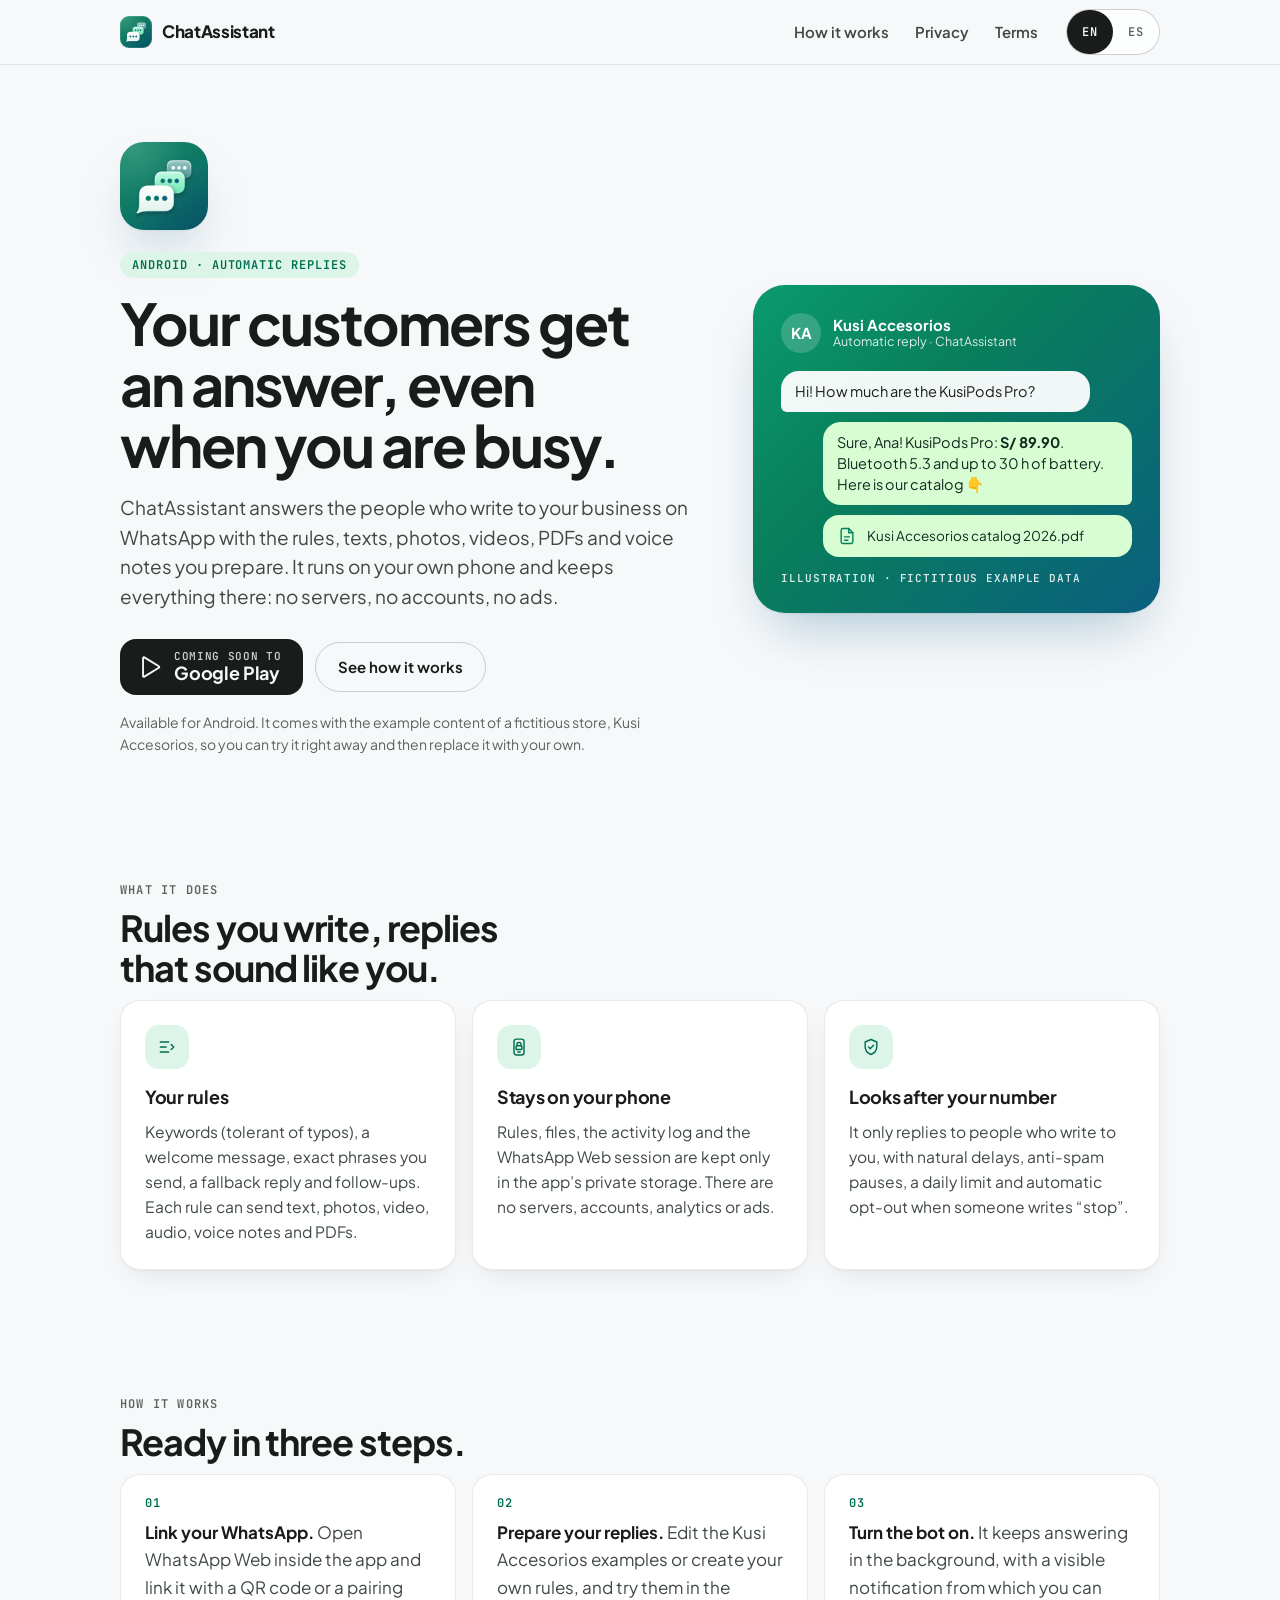
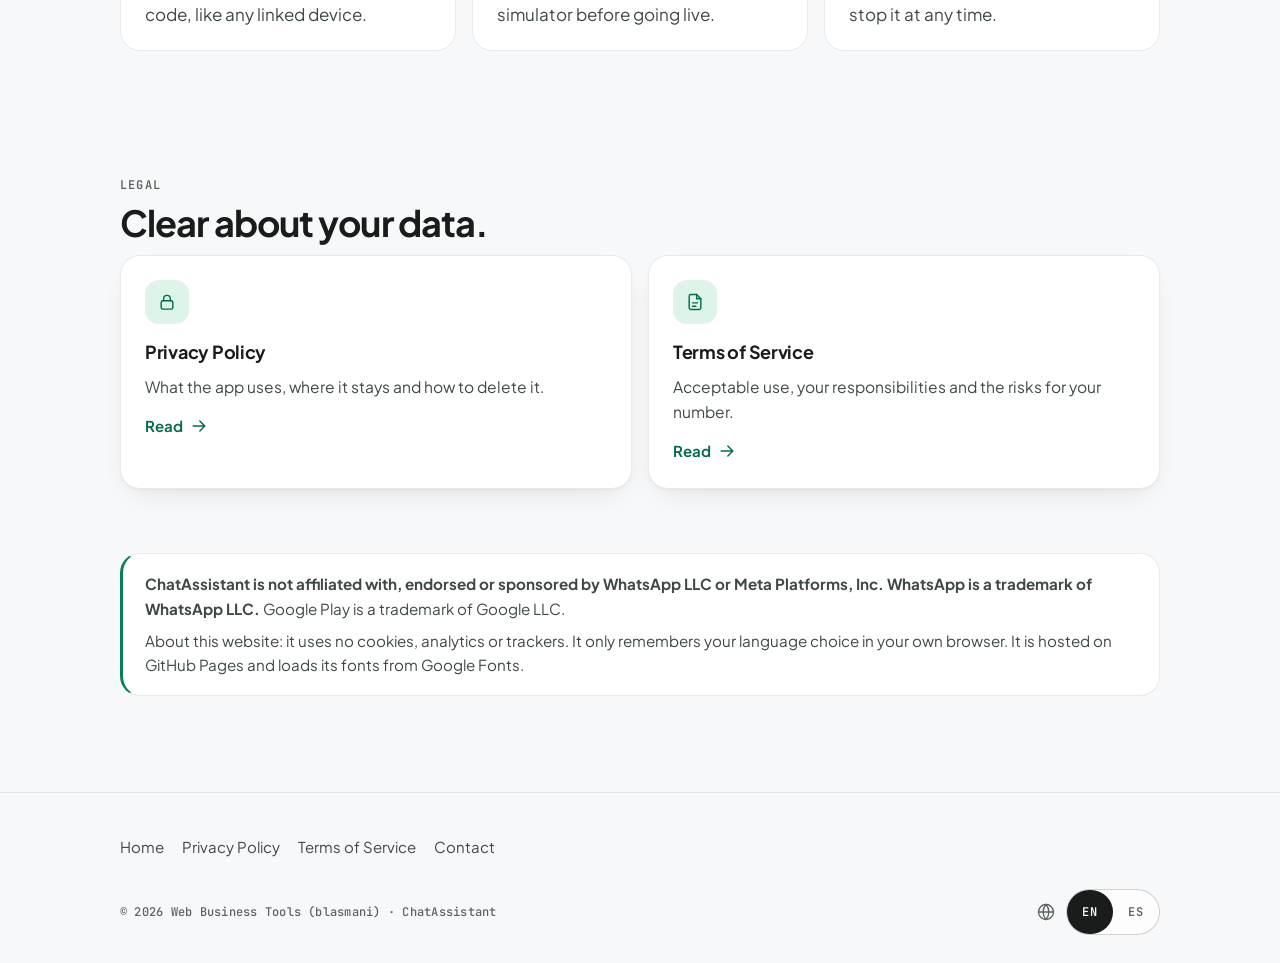
==== index.html @ b431d76b "ChatAssistant: landing, privacy policy and terms (EN default, ES toggle) Co-Authored-By: Claude Opus" ====
<!DOCTYPE html>
<html lang="en">
<head>
<meta charset="utf-8">
<meta name="viewport" content="width=device-width, initial-scale=1, viewport-fit=cover">
<title data-en="ChatAssistant — Automatic replies for your business" data-es="ChatAssistant — Respuestas automáticas para tu negocio">ChatAssistant — Automatic replies for your business</title>
<!-- The <meta> tags stay in English (lang.js only swaps innerHTML); English is the site's default language. -->
<meta name="description" content="ChatAssistant is an Android app that automatically answers the customers who write to your business on WhatsApp, with rules, texts, photos, videos, PDFs and voice notes you prepare. Everything stays on your phone: no servers, no accounts, no ads.">
<meta name="author" content="Web Business Tools">
<meta name="color-scheme" content="light dark">
<meta name="theme-color" content="#087F5B">
<meta property="og:type" content="website">
<meta property="og:site_name" content="ChatAssistant">
<meta property="og:title" content="ChatAssistant — Automatic replies for your business">
<meta property="og:description" content="ChatAssistant is an Android app that automatically answers the customers who write to your business on WhatsApp, with rules, texts, photos, videos, PDFs and voice notes you prepare. Everything stays on your phone: no servers, no accounts, no ads.">
<link rel="icon" type="image/png" href="assets/icon.png">
<link rel="apple-touch-icon" href="assets/icon.png">
<link rel="preconnect" href="https://fonts.googleapis.com">
<link rel="preconnect" href="https://fonts.gstatic.com" crossorigin>
<link rel="stylesheet" href="https://fonts.googleapis.com/css2?family=Plus+Jakarta+Sans:wght@400..800&amp;family=JetBrains+Mono:wght@500;600&amp;display=swap">
<link rel="stylesheet" href="assets/styles.css">
</head>
<body>
<a class="skip" href="#main" data-en="Skip to content" data-es="Saltar al contenido">Skip to content</a>
<header class="site-header">
  <div class="wrap site-header__row">
    <a class="brand" href="./" data-internal="./"><span class="mark" aria-hidden="true"></span><span>ChatAssistant</span></a>
    <nav class="site-nav" aria-label="Main" data-label-en="Main" data-label-es="Principal">
      <a href="#how" data-internal="#how" data-en="How it works" data-es="Cómo funciona">How it works</a>
      <a href="privacy.html" data-internal="privacy.html" data-en="Privacy" data-es="Privacidad">Privacy</a>
      <a href="terms.html" data-internal="terms.html" data-en="Terms" data-es="Términos">Terms</a>
    </nav>
    <span class="lang" role="group" aria-label="Language / Idioma"><button type="button" data-lang="en" lang="en" aria-pressed="true">EN</button><button type="button" data-lang="es" lang="es" aria-pressed="false">ES</button></span>
  </div>
</header>
<main id="main">
<section class="hero">
  <div class="wrap hero__grid">
    <div>
      <span class="mark mark--xl" aria-hidden="true"></span>
      <p class="eyebrow"><span data-en="Android · Automatic replies" data-es="Android · Respuestas automáticas">Android · Automatic replies</span></p>
      <h1 data-en="Your customers get an answer, even when you are busy." data-es="Tus clientes reciben respuesta, aunque estés ocupado.">Your customers get an answer, even when you are busy.</h1>
      <p class="lead" data-en="ChatAssistant answers the people who write to your business on WhatsApp with the rules, texts, photos, videos, PDFs and voice notes you prepare. It runs on your own phone and keeps everything there: no servers, no accounts, no ads." data-es="ChatAssistant responde a quienes escriben a tu negocio por WhatsApp con las reglas, textos, fotos, videos, PDF y notas de voz que tú preparas. Funciona en tu propio celular y guarda todo ahí: sin servidores, sin cuentas y sin publicidad.">ChatAssistant answers the people who write to your business on WhatsApp with the rules, texts, photos, videos, PDFs and voice notes you prepare. It runs on your own phone and keeps everything there: no servers, no accounts, no ads.</p>
      <div class="actions">
        <a class="store" href="https://play.google.com/store/apps/details?id=com.webbusiness.bot" rel="noopener"><svg class="i" viewBox="0 0 24 24" fill="none" stroke="currentColor" stroke-width="1.7" stroke-linecap="round" stroke-linejoin="round" aria-hidden="true" focusable="false"><path d="M6.5 3.8v16.4a.8.8 0 0 0 1.2.7l13.4-8.2a.8.8 0 0 0 0-1.4L7.7 3.1a.8.8 0 0 0-1.2.7z"/></svg><span class="store__text"><small data-en="Coming soon to" data-es="Próximamente en">Coming soon to</small><strong>Google Play</strong></span></a>
        <a class="btn btn--ghost" href="#how"><span data-en="See how it works" data-es="Mira cómo funciona">See how it works</span></a>
      </div>
      <p class="fine" data-en="Available for Android. It comes with the example content of a fictitious store, Kusi Accesorios, so you can try it right away and then replace it with your own." data-es="Para Android. Trae el contenido de ejemplo de una tienda ficticia, Kusi Accesorios, para que la pruebes al instante y luego la reemplaces con lo tuyo.">Available for Android. It comes with the example content of a fictitious store, Kusi Accesorios, so you can try it right away and then replace it with your own.</p>
    </div>
    <figure class="demo" aria-label="Illustration of an automatic reply" data-label-en="Illustration of an automatic reply" data-label-es="Ilustración de una respuesta automática">
      <div class="demo__top">
        <span class="demo__avatar" aria-hidden="true">KA</span>
        <span class="demo__who"><strong>Kusi Accesorios</strong><span data-en="Automatic reply · ChatAssistant" data-es="Respuesta automática · ChatAssistant">Automatic reply · ChatAssistant</span></span>
      </div>
      <p class="bubble bubble--in" data-en="Hi! How much are the KusiPods Pro?" data-es="¡Hola! ¿Cuánto cuestan los KusiPods Pro?">Hi! How much are the KusiPods Pro?</p>
      <p class="bubble bubble--out" data-en="Sure, Ana! KusiPods Pro: &lt;b&gt;S/ 89.90&lt;/b&gt;. Bluetooth 5.3 and up to 30 h of battery. Here is our catalog 👇" data-es="¡Claro, Ana! KusiPods Pro: &lt;b&gt;S/ 89.90&lt;/b&gt;. Bluetooth 5.3 y hasta 30 h de batería. Aquí tienes nuestro catálogo 👇">Sure, Ana! KusiPods Pro: <b>S/ 89.90</b>. Bluetooth 5.3 and up to 30 h of battery. Here is our catalog 👇</p>
      <div class="demo__file"><svg class="i" viewBox="0 0 24 24" fill="none" stroke="currentColor" stroke-width="1.7" stroke-linecap="round" stroke-linejoin="round" aria-hidden="true" focusable="false"><path d="M14 3H7a2 2 0 0 0-2 2v14a2 2 0 0 0 2 2h10a2 2 0 0 0 2-2V8z"/><path d="M14 3v5h5"/><path d="M9 13h6M9 17h4"/></svg><span data-en="Kusi Accesorios catalog 2026.pdf" data-es="Catálogo Kusi Accesorios 2026.pdf">Kusi Accesorios catalog 2026.pdf</span></div>
      <figcaption class="demo__caption" data-en="Illustration · fictitious example data" data-es="Ilustración · datos de ejemplo ficticios">Illustration · fictitious example data</figcaption>
    </figure>
  </div>
</section>

<section class="section" aria-labelledby="features-title">
  <div class="wrap">
    <p class="label" data-en="What it does" data-es="Qué hace">What it does</p>
    <h2 id="features-title" data-en="Rules you write, replies that sound like you." data-es="Reglas que escribes tú, respuestas con tu estilo.">Rules you write, replies that sound like you.</h2>
    <div class="cards">
      <article class="card"><span class="card__icon"><svg class="i" viewBox="0 0 24 24" fill="none" stroke="currentColor" stroke-width="1.7" stroke-linecap="round" stroke-linejoin="round" aria-hidden="true" focusable="false"><path d="M4 6h10M4 12h7M4 18h10"/><path d="M17 9l3 3-3 3"/></svg></span><h3 data-en="Your rules" data-es="Tus reglas">Your rules</h3><p data-en="Keywords (tolerant of typos), a welcome message, exact phrases you send, a fallback reply and follow-ups. Each rule can send text, photos, video, audio, voice notes and PDFs." data-es="Palabras clave (tolera errores de escritura), bienvenida, frases exactas que envías, respuesta de respaldo y seguimientos. Cada regla puede enviar texto, fotos, video, audio, notas de voz y PDF.">Keywords (tolerant of typos), a welcome message, exact phrases you send, a fallback reply and follow-ups. Each rule can send text, photos, video, audio, voice notes and PDFs.</p></article>
      <article class="card"><span class="card__icon"><svg class="i" viewBox="0 0 24 24" fill="none" stroke="currentColor" stroke-width="1.7" stroke-linecap="round" stroke-linejoin="round" aria-hidden="true" focusable="false"><rect x="6" y="2.5" width="12" height="19" rx="3"/><path d="M10.5 18h3"/><path d="M9.5 10.5V9a2.5 2.5 0 0 1 5 0v1.5"/><rect x="8.5" y="10.5" width="7" height="4.5" rx="1"/></svg></span><h3 data-en="Stays on your phone" data-es="Se queda en tu celular">Stays on your phone</h3><p data-en="Rules, files, the activity log and the WhatsApp Web session are kept only in the app’s private storage. There are no servers, accounts, analytics or ads." data-es="Reglas, archivos, el registro y la sesión de WhatsApp Web se guardan solo en el almacenamiento privado de la app. No hay servidores, cuentas, analítica ni publicidad.">Rules, files, the activity log and the WhatsApp Web session are kept only in the app’s private storage. There are no servers, accounts, analytics or ads.</p></article>
      <article class="card"><span class="card__icon"><svg class="i" viewBox="0 0 24 24" fill="none" stroke="currentColor" stroke-width="1.7" stroke-linecap="round" stroke-linejoin="round" aria-hidden="true" focusable="false"><path d="M12 3l7 3v5.5c0 4.4-3 8-7 9.5-4-1.5-7-5.1-7-9.5V6z"/><path d="M9 12l2 2 4-4"/></svg></span><h3 data-en="Looks after your number" data-es="Cuida tu número">Looks after your number</h3><p data-en="It only replies to people who write to you, with natural delays, anti-spam pauses, a daily limit and automatic opt-out when someone writes “stop”." data-es="Solo responde a quienes te escriben, con esperas naturales, pausas anti-spam, límite diario y baja automática cuando alguien escribe “baja”.">It only replies to people who write to you, with natural delays, anti-spam pauses, a daily limit and automatic opt-out when someone writes “stop”.</p></article>
    </div>
  </div>
</section>

<section class="section" id="how" aria-labelledby="how-title">
  <div class="wrap">
    <p class="label" data-en="How it works" data-es="Cómo funciona">How it works</p>
    <h2 id="how-title" data-en="Ready in three steps." data-es="Listo en tres pasos.">Ready in three steps.</h2>
    <ol class="steps">
      <li data-en="&lt;b&gt;Link your WhatsApp.&lt;/b&gt; Open WhatsApp Web inside the app and link it with a QR code or a pairing code, like any linked device." data-es="&lt;b&gt;Vincula tu WhatsApp.&lt;/b&gt; Abre WhatsApp Web dentro de la app y vincúlalo con un código QR o un código de vinculación, como cualquier dispositivo vinculado."><b>Link your WhatsApp.</b> Open WhatsApp Web inside the app and link it with a QR code or a pairing code, like any linked device.</li>
      <li data-en="&lt;b&gt;Prepare your replies.&lt;/b&gt; Edit the Kusi Accesorios examples or create your own rules, and try them in the simulator before going live." data-es="&lt;b&gt;Prepara tus respuestas.&lt;/b&gt; Edita los ejemplos de Kusi Accesorios o crea tus propias reglas, y pruébalas en el simulador antes de activarlas."><b>Prepare your replies.</b> Edit the Kusi Accesorios examples or create your own rules, and try them in the simulator before going live.</li>
      <li data-en="&lt;b&gt;Turn the bot on.&lt;/b&gt; It keeps answering in the background, with a visible notification from which you can stop it at any time." data-es="&lt;b&gt;Activa el bot.&lt;/b&gt; Sigue respondiendo en segundo plano, con una notificación visible desde la que puedes detenerlo cuando quieras."><b>Turn the bot on.</b> It keeps answering in the background, with a visible notification from which you can stop it at any time.</li>
    </ol>
  </div>
</section>

<section class="section" id="legal" aria-labelledby="legal-title">
  <div class="wrap">
    <p class="label" data-en="Legal" data-es="Legal">Legal</p>
    <h2 id="legal-title" data-en="Clear about your data." data-es="Claros con tus datos.">Clear about your data.</h2>
    <div class="cards cards--two">
      <a class="card" href="privacy.html" data-internal="privacy.html"><span class="card__icon"><svg class="i" viewBox="0 0 24 24" fill="none" stroke="currentColor" stroke-width="1.7" stroke-linecap="round" stroke-linejoin="round" aria-hidden="true" focusable="false"><rect x="5" y="10.5" width="14" height="10" rx="2"/><path d="M8 10.5V8a4 4 0 0 1 8 0v2.5"/></svg></span><h3 data-en="Privacy Policy" data-es="Política de privacidad">Privacy Policy</h3><p data-en="What the app uses, where it stays and how to delete it." data-es="Qué usa la app, dónde se guarda y cómo borrarlo.">What the app uses, where it stays and how to delete it.</p><span class="card__more"><span data-en="Read" data-es="Leer">Read</span><svg class="i" viewBox="0 0 24 24" fill="none" stroke="currentColor" stroke-width="1.7" stroke-linecap="round" stroke-linejoin="round" aria-hidden="true" focusable="false"><path d="M5 12h14M13 6l6 6-6 6"/></svg></span></a>
      <a class="card" href="terms.html" data-internal="terms.html"><span class="card__icon"><svg class="i" viewBox="0 0 24 24" fill="none" stroke="currentColor" stroke-width="1.7" stroke-linecap="round" stroke-linejoin="round" aria-hidden="true" focusable="false"><path d="M14 3H7a2 2 0 0 0-2 2v14a2 2 0 0 0 2 2h10a2 2 0 0 0 2-2V8z"/><path d="M14 3v5h5"/><path d="M9 13h6M9 17h4"/></svg></span><h3 data-en="Terms of Service" data-es="Términos del servicio">Terms of Service</h3><p data-en="Acceptable use, your responsibilities and the risks for your number." data-es="Uso aceptable, tus responsabilidades y los riesgos para tu número.">Acceptable use, your responsibilities and the risks for your number.</p><span class="card__more"><span data-en="Read" data-es="Leer">Read</span><svg class="i" viewBox="0 0 24 24" fill="none" stroke="currentColor" stroke-width="1.7" stroke-linecap="round" stroke-linejoin="round" aria-hidden="true" focusable="false"><path d="M5 12h14M13 6l6 6-6 6"/></svg></span></a>
    </div>
  </div>
</section>

<section class="section section--flush">
  <div class="wrap">
    <div class="notice">
      <p data-en="&lt;b&gt;ChatAssistant is not affiliated with, endorsed or sponsored by WhatsApp LLC or Meta Platforms, Inc. WhatsApp is a trademark of WhatsApp LLC.&lt;/b&gt; Google Play is a trademark of Google LLC." data-es="&lt;b&gt;ChatAssistant no está afiliada a WhatsApp LLC ni a Meta Platforms, Inc., ni ha sido respaldada ni patrocinada por ellas. WhatsApp es una marca de WhatsApp LLC.&lt;/b&gt; Google Play es una marca de Google LLC."><b>ChatAssistant is not affiliated with, endorsed or sponsored by WhatsApp LLC or Meta Platforms, Inc. WhatsApp is a trademark of WhatsApp LLC.</b> Google Play is a trademark of Google LLC.</p>
      <p data-en="About this website: it uses no cookies, analytics or trackers. It only remembers your language choice in your own browser. It is hosted on GitHub Pages and loads its fonts from Google Fonts." data-es="Sobre este sitio: no usa cookies, analítica ni rastreadores. Solo recuerda el idioma que elegiste, en tu propio navegador. Está alojado en GitHub Pages y carga sus fuentes desde Google Fonts.">About this website: it uses no cookies, analytics or trackers. It only remembers your language choice in your own browser. It is hosted on GitHub Pages and loads its fonts from Google Fonts.</p>
    </div>
  </div>
</section>
</main>

<footer class="site-footer">
  <div class="wrap">
    <nav aria-label="Footer" data-label-en="Footer" data-label-es="Pie de página">
      <ul class="site-footer__links">
        <li><a href="./" data-internal="./" data-en="Home" data-es="Inicio">Home</a></li>
        <li><a href="privacy.html" data-internal="privacy.html" data-en="Privacy Policy" data-es="Política de privacidad">Privacy Policy</a></li>
        <li><a href="terms.html" data-internal="terms.html" data-en="Terms of Service" data-es="Términos del servicio">Terms of Service</a></li>
        <li><a href="mailto:webbusinesstoolspro@gmail.com" data-en="Contact" data-es="Contacto">Contact</a></li>
      </ul>
    </nav>
    
    <div class="site-footer__row">
      <span class="site-footer__copy">© 2026 Web Business Tools (blasmani) · ChatAssistant</span>
      <span class="site-footer__lang"><svg class="i" viewBox="0 0 24 24" fill="none" stroke="currentColor" stroke-width="1.6" stroke-linecap="round" stroke-linejoin="round" aria-hidden="true" focusable="false"><circle cx="12" cy="12" r="9"/><path d="M3 12h18"/><path d="M12 3a13.5 13.5 0 0 1 0 18a13.5 13.5 0 0 1 0-18"/></svg><span class="lang" role="group" aria-label="Language / Idioma"><button type="button" data-lang="en" lang="en" aria-pressed="true">EN</button><button type="button" data-lang="es" lang="es" aria-pressed="false">ES</button></span></span>
    </div>
  </div>
</footer>

<script src="assets/lang.js"></script>
</body>
</html>
---- assets/styles.css ----
/* ============================================================================
 * ChatAssistant — public website (landing + legal pages).
 *
 * Same structure as the other Web Business Tools sites: sticky glass header with an EN | ES pill, a quiet
 * canvas with white "islands", one accent. Here the accent is the app's own brand: emerald #087F5B, used
 * as a gradient into ocean #0B5F7E only on the brand mark and the hero illustration, and as solid colour
 * only where something can be pressed. Typography matches the app: Plus Jakarta Sans + JetBrains Mono.
 *
 * RULE (lang.js): every element with data-en gets its innerHTML replaced on language change. Icons (<svg>)
 * always go NEXT TO the translated <span>, never inside it.
 * ========================================================================== */

:root {
  color-scheme: light dark;

  --canvas: #f7f8fa;
  --surface: #ffffff;
  --surface-2: #eef3f0;
  --ink: #191c1b;
  --ink-2: #3f4944;      /* body copy: 9.6:1 on canvas */
  --ink-3: #5a645f;      /* captions, 12–13px labels: 5.9:1 on canvas */
  --line: rgba(25, 28, 27, 0.09);
  --line-strong: rgba(25, 28, 27, 0.2);

  --accent: #087f5b;     /* white text on it: 5.0:1 */
  --accent-hover: #006c4e;
  --accent-ink: #006c4e; /* links on white: 6.4:1 */
  --accent-soft: #ddf5e9;
  --on-accent: #ffffff;
  --ocean: #0b5f7e;
  --brand-gradient: linear-gradient(135deg, #0b9a6d 0%, #087f5b 38%, #0b5f7e 100%);

  --header-bg: rgba(247, 248, 250, 0.78);
  --chip-bg: rgba(255, 255, 255, 0.7);
  --shadow-island: 0 1px 2px rgba(25, 28, 27, 0.04), 0 12px 32px -14px rgba(25, 28, 27, 0.14);
  --shadow-float: 0 1px 2px rgba(25, 28, 27, 0.05), 0 28px 56px -20px rgba(11, 95, 126, 0.35);

  --sans: 'Plus Jakarta Sans', 'Segoe UI Variable Text', 'Segoe UI', system-ui, -apple-system, Roboto, sans-serif;
  --mono: 'JetBrains Mono', 'Cascadia Mono', Consolas, ui-monospace, monospace;

  --t-h1: clamp(2.1rem, 1.45rem + 3.2vw, 3.6rem);
  --t-h2: clamp(1.55rem, 1.2rem + 1.5vw, 2.25rem);
  --t-lead: clamp(1.0625rem, 1rem + 0.3vw, 1.1875rem);
  --t-body: clamp(1rem, 0.96rem + 0.2vw, 1.0625rem);
  --t-small: 0.875rem;
  --t-mono: 0.75rem;

  --gutter: clamp(16px, 4.5vw, 40px);
  --width: 1120px;
  --r-island: clamp(20px, 14px + 1.4vw, 32px);
  --r-card: 20px;
  --ease: cubic-bezier(0.4, 0, 0.2, 1);
}

@media (prefers-color-scheme: dark) {
  :root {
    --canvas: #0e1311;
    --surface: #161c19;
    --surface-2: #1b2420;
    --ink: #e2e5e2;
    --ink-2: #bfc9c3;
    --ink-3: #96a19b;
    --line: rgba(226, 229, 226, 0.09);
    --line-strong: rgba(226, 229, 226, 0.22);
    --accent: #6fdbac;
    --accent-hover: #8df5c5;
    --accent-ink: #6fdbac;
    --accent-soft: #12342a;
    --on-accent: #003826;
    --header-bg: rgba(14, 19, 17, 0.78);
    --chip-bg: rgba(22, 28, 25, 0.7);
    --shadow-island: 0 1px 2px rgba(0, 0, 0, 0.3), 0 12px 32px -14px rgba(0, 0, 0, 0.6);
    --shadow-float: 0 1px 2px rgba(0, 0, 0, 0.3), 0 28px 56px -20px rgba(0, 0, 0, 0.7);
  }
}

/* ---------------------------------------------------------------------- base */

* { box-sizing: border-box; }
html, body { overflow-x: clip; }
html { scroll-padding-top: calc(84px + env(safe-area-inset-top)); -webkit-text-size-adjust: 100%; }

body {
  margin: 0;
  background: var(--canvas);
  color: var(--ink);
  font: 400 var(--t-body)/1.6 var(--sans);
  font-synthesis: none;
  -webkit-font-smoothing: antialiased;
  -webkit-tap-highlight-color: transparent;
}

a { color: var(--accent-ink); text-decoration: underline; text-decoration-thickness: 1px; text-underline-offset: 3px; }
a:hover { text-decoration-thickness: 2px; }

:focus-visible { outline: 2px solid var(--accent); outline-offset: 3px; border-radius: 6px; }

img { max-width: 100%; }
h1, h2, h3 { margin: 0; font-weight: 700; text-wrap: balance; color: var(--ink); }
p { margin: 0 0 1em; }

.wrap { width: 100%; max-width: var(--width); margin-inline: auto; padding-inline: var(--gutter); }

.skip {
  position: absolute; left: 12px; top: -60px; z-index: 100;
  background: var(--ink); color: var(--canvas); padding: 10px 16px; border-radius: 10px; text-decoration: none;
}
.skip:focus { top: 12px; }

.i { width: 1.25rem; height: 1.25rem; flex: none; }

/* ---------------------------------------------------------------- brand mark */

/*
 * App icon over a gradient tile, as a CSS background (decorative: the name is always written next to it).
 * If assets/icon.png is missing, the tile alone still reads as the brand instead of a broken image.
 */
.mark {
  display: inline-block;
  flex: none;
  width: 32px;
  height: 32px;
  border-radius: 9px;
  background: url('icon.png') center / cover no-repeat, var(--brand-gradient);
  box-shadow: inset 0 0 0 1px rgba(255, 255, 255, 0.12);
}
.mark--xl { display: block; width: 88px; height: 88px; border-radius: 24px; box-shadow: var(--shadow-float); }

/* ------------------------------------------------------------------- header */

.site-header {
  position: sticky;
  top: 0;
  z-index: 50;
  background: var(--canvas);
  padding-top: env(safe-area-inset-top);
  border-bottom: 1px solid var(--line);
}
@supports (backdrop-filter: blur(1px)) {
  .site-header { background: var(--header-bg); backdrop-filter: blur(14px) saturate(150%); }
}
.site-header__row { display: flex; align-items: center; gap: 12px; height: 64px; }

.brand {
  display: inline-flex;
  align-items: center;
  gap: 10px;
  min-height: 44px;
  color: var(--ink);
  font-weight: 750;
  font-size: 17px;
  letter-spacing: -0.02em;
  text-decoration: none;
}
.brand:hover { text-decoration: none; }

.site-nav { margin-inline-start: auto; display: flex; align-items: center; gap: 2px; }
.site-nav a {
  display: inline-flex;
  align-items: center;
  min-height: 44px;
  padding: 10px 12px;
  border-radius: 999px;
  color: var(--ink-2);
  font-size: 15px;
  font-weight: 600;
  text-decoration: none;
  transition: background-color 150ms var(--ease), color 150ms var(--ease);
}
.site-nav a:hover { color: var(--ink); background: var(--line); }
.site-nav a[aria-current='page'] { color: var(--ink); background: var(--line); }

/* EN | ES: segmented pill. The active language is ink on light, never the accent. */
.lang {
  display: inline-flex;
  flex: none;
  border: 1px solid var(--line-strong);
  border-radius: 999px;
  background: var(--chip-bg);
}
.site-header .lang { margin-inline-start: 4px; }
.lang button {
  appearance: none;
  border: 0;
  background: none;
  color: var(--ink-3);
  font: 600 var(--t-mono)/1 var(--mono);
  letter-spacing: 0.08em;
  min-height: 44px;
  min-width: 46px;
  padding: 0 12px;
  border-radius: 999px;
  cursor: pointer;
  transition: background-color 150ms var(--ease), color 150ms var(--ease);
}
.lang button:hover { color: var(--ink); }
.lang button[aria-pressed='true'] { background: var(--ink); color: var(--canvas); }

/* ------------------------------------------------------------------ buttons */

.actions { display: flex; flex-wrap: wrap; align-items: center; gap: 12px; }

.btn {
  display: inline-flex;
  align-items: center;
  justify-content: center;
  gap: 10px;
  min-height: 48px;
  padding: 12px 22px;
  border-radius: 999px;
  border: 1px solid transparent;
  font-weight: 650;
  font-size: 15px;
  text-decoration: none;
  white-space: nowrap;
  transition: background-color 150ms var(--ease), border-color 150ms var(--ease);
}
.btn:hover { text-decoration: none; }
.btn--ghost { border-color: var(--line-strong); color: var(--ink); background: transparent; }
.btn--ghost:hover { background: var(--line); }

/* "Coming soon to Google Play": our own neutral pill, NOT Google's badge artwork (that one is only for live
   listings and must not be altered). Swap the label for "Get it on Google Play" when the listing is live. */
.store {
  display: inline-flex;
  align-items: center;
  gap: 12px;
  min-height: 56px;
  padding: 8px 22px 8px 16px;
  border-radius: 16px;
  background: var(--ink);
  color: var(--canvas);
  text-decoration: none;
  line-height: 1.15;
}
.store:hover { text-decoration: none; background: var(--accent-hover); color: #fff; }
.store .i { width: 26px; height: 26px; }
.store__text { display: grid; }
.store small { font: 600 11px/1.2 var(--mono); letter-spacing: 0.06em; text-transform: uppercase; opacity: 0.8; }
.store strong { font-size: 18px; font-weight: 700; letter-spacing: -0.01em; }

/* -------------------------------------------------------------------- hero */

.hero { padding-block: clamp(40px, 6vw, 88px) clamp(32px, 5vw, 64px); }
.hero__grid { display: grid; gap: clamp(36px, 5vw, 64px); align-items: center; }
@media (min-width: 900px) { .hero__grid { grid-template-columns: minmax(0, 7fr) minmax(0, 5fr); } }

.eyebrow {
  display: inline-flex;
  align-items: center;
  gap: 8px;
  margin: 22px 0 14px;
  padding: 6px 12px;
  border-radius: 999px;
  background: var(--accent-soft);
  color: var(--accent-ink);
  font: 600 var(--t-mono)/1.2 var(--mono);
  letter-spacing: 0.08em;
  text-transform: uppercase;
}
.hero h1 { font-size: var(--t-h1); line-height: 1.06; letter-spacing: -0.035em; margin-bottom: 18px; max-width: 16ch; }
.lead { font-size: var(--t-lead); line-height: 1.55; color: var(--ink-2); max-width: 54ch; margin-bottom: 28px; }
.fine { font-size: var(--t-small); color: var(--ink-3); margin: 16px 0 0; max-width: 54ch; }

/* Illustration of an auto-reply (HTML, not a screenshot: translates itself and weighs nothing). */
.demo {
  position: relative;
  margin: 0;
  border-radius: var(--r-island);
  padding: clamp(20px, 3vw, 28px);
  background: var(--brand-gradient);
  box-shadow: var(--shadow-float);
  color: #fff;
}
.demo__top { display: flex; align-items: center; gap: 12px; margin-bottom: 18px; }
.demo__avatar {
  width: 40px; height: 40px; border-radius: 50%;
  display: grid; place-items: center;
  background: rgba(255, 255, 255, 0.18);
  font-weight: 700; font-size: 15px;
}
.demo__who { display: grid; line-height: 1.25; }
.demo__who strong { font-size: 15px; }
.demo__who span { font-size: 12.5px; opacity: 0.85; }
.bubble {
  max-width: 88%;
  margin: 0 0 10px;
  padding: 10px 14px;
  border-radius: 18px;
  font-size: 14.5px;
  line-height: 1.45;
}
.bubble--in { background: rgba(255, 255, 255, 0.94); color: #191c1b; border-bottom-left-radius: 6px; }
.bubble--out { margin-left: auto; background: #d9fdd3; color: #102a1f; border-bottom-right-radius: 6px; }
.bubble__meta { display: block; margin-top: 4px; font: 500 11px/1 var(--mono); color: #3f5a4d; text-align: right; }
.demo__file {
  display: flex; align-items: center; gap: 10px;
  margin: 0 0 10px auto; max-width: 88%;
  padding: 10px 14px; border-radius: 16px;
  background: #d9fdd3; color: #102a1f; font-size: 13.5px;
}
.demo__file .i { color: #087f5b; }
.demo__caption { margin: 14px 0 0; font: 600 11px/1.3 var(--mono); letter-spacing: 0.08em; text-transform: uppercase; opacity: 0.85; }

/* ---------------------------------------------------------------- sections */

.section { padding-block: clamp(36px, 5vw, 72px); }
.section--flush { padding-top: 0; }
.section h2 { font-size: var(--t-h2); line-height: 1.12; letter-spacing: -0.025em; margin-bottom: 12px; max-width: 26ch; }
.section__intro { color: var(--ink-2); max-width: 60ch; margin-bottom: 28px; font-size: var(--t-lead); }

.label {
  margin: 0 0 12px;
  color: var(--ink-3);
  font: 600 var(--t-mono)/1 var(--mono);
  letter-spacing: 0.1em;
  text-transform: uppercase;
}

.cards { display: grid; gap: 16px; }
@media (min-width: 760px) { .cards { grid-template-columns: repeat(3, minmax(0, 1fr)); } }
.cards--two { }
@media (min-width: 760px) { .cards--two { grid-template-columns: repeat(2, minmax(0, 1fr)); } }

.card {
  background: var(--surface);
  border: 1px solid var(--line);
  border-radius: var(--r-card);
  padding: 24px;
  box-shadow: var(--shadow-island);
}
.card h3 { font-size: 1.125rem; letter-spacing: -0.015em; margin: 14px 0 8px; }
.card p { color: var(--ink-2); margin: 0; font-size: 0.975rem; }
.card__icon {
  display: inline-grid; place-items: center;
  width: 44px; height: 44px; border-radius: 14px;
  background: var(--accent-soft); color: var(--accent-ink);
}

a.card { display: block; color: inherit; text-decoration: none; transition: border-color 150ms var(--ease); }
a.card:hover { border-color: var(--accent); }
.card__more { display: inline-flex; align-items: center; gap: 6px; margin-top: 14px; color: var(--accent-ink); font-weight: 650; font-size: 15px; }

.steps { list-style: none; margin: 0; padding: 0; display: grid; gap: 16px; counter-reset: step; }
@media (min-width: 760px) { .steps { grid-template-columns: repeat(3, minmax(0, 1fr)); } }
.steps li {
  counter-increment: step;
  background: var(--surface);
  border: 1px solid var(--line);
  border-radius: var(--r-card);
  padding: 22px 24px;
  color: var(--ink-2);
}
.steps li::before {
  content: counter(step, decimal-leading-zero);
  display: block;
  margin-bottom: 10px;
  color: var(--accent-ink);
  font: 600 var(--t-mono)/1 var(--mono);
  letter-spacing: 0.1em;
}
.steps b { color: var(--ink); }

.notice {
  background: var(--surface);
  border: 1px solid var(--line);
  border-left: 3px solid var(--accent);
  border-radius: var(--r-card);
  padding: 18px 22px;
  color: var(--ink-2);
  font-size: 0.95rem;
}
.notice p { margin: 0; }
.notice p + p { margin-top: 8px; }

/* -------------------------------------------------------------------- legal */

.legal { max-width: 800px; padding-block: 40px 24px; }
.legal__back {
  display: inline-flex; align-items: center; min-height: 44px; margin-bottom: 12px;
  color: var(--ink-3); font-size: var(--t-small); text-decoration: none;
}
.legal__back:hover { color: var(--ink); text-decoration: underline; }
.legal h1 { font-size: clamp(2rem, 1.5rem + 2.2vw, 2.9rem); line-height: 1.1; letter-spacing: -0.03em; margin-bottom: 10px; }
.legal__date { margin: 0 0 28px; color: var(--ink-3); font: 500 0.8125rem/1.4 var(--mono); letter-spacing: 0.04em; }
.legal h2 { font-size: 1.3rem; line-height: 1.3; letter-spacing: -0.015em; margin: 40px 0 12px; }
.legal p, .legal li { color: var(--ink-2); }
.legal b { color: var(--ink); font-weight: 650; }
.legal ul { padding-left: 1.25rem; margin: 0 0 1em; }
.legal li { margin-bottom: 10px; padding-left: 4px; }
.legal li::marker { color: var(--accent); }
.legal__summary {
  margin: 0 0 8px;
  padding: 18px 22px;
  border-radius: var(--r-card);
  background: var(--accent-soft);
  border: 1px solid var(--line);
}
.legal__summary p { margin: 0; color: var(--ink); }
.legal__toc {
  margin: 0 0 8px;
  padding: 16px 22px;
  border: 1px solid var(--line);
  border-radius: var(--r-card);
  background: var(--surface);
}
.legal__toc ol { margin: 0; padding-left: 1.4rem; columns: 2 16rem; column-gap: 32px; }
.legal__toc li { margin: 0 0 4px; break-inside: avoid; font-size: 0.95rem; }
.legal__toc a { color: var(--ink-2); text-decoration: none; }
.legal__toc a:hover { color: var(--accent-ink); text-decoration: underline; }
.legal a { overflow-wrap: anywhere; }

/* --------------------------------------------------------------------- 404 */

.lost { min-height: 64vh; display: grid; place-content: center; justify-items: center; text-align: center; gap: 14px; padding-block: 48px; }
.lost h1 { font-size: clamp(3rem, 2rem + 6vw, 5.5rem); letter-spacing: -0.04em; line-height: 1; }
.lost p { color: var(--ink-2); margin: 0; }

/* ------------------------------------------------------------------- footer */

.site-footer { border-top: 1px solid var(--line); margin-top: 32px; padding: 32px 0 calc(28px + env(safe-area-inset-bottom)); }
.site-footer__row { margin-top: 20px; display: flex; flex-wrap: wrap; align-items: center; justify-content: space-between; gap: 16px; }
.site-footer__links { display: flex; flex-wrap: wrap; gap: 4px 18px; margin: 0; padding: 0; list-style: none; }
.site-footer__links a { display: inline-block; padding-block: 10px; color: var(--ink-2); font-size: 15px; text-decoration: none; }
.site-footer__links a:hover { color: var(--ink); text-decoration: underline; }
.site-footer__copy { color: var(--ink-3); font: 500 var(--t-mono)/1.6 var(--mono); letter-spacing: 0.02em; }
.site-footer__lang { display: inline-flex; align-items: center; gap: 10px; color: var(--ink-3); }
.site-footer__disclaimer { margin: 20px 0 0; max-width: 70ch; color: var(--ink-3); font-size: 0.8125rem; line-height: 1.6; }

/* ---------------------------------------------------------------- narrow */

@media (max-width: 640px) {
  .site-header__row { height: 58px; }
  .site-nav { display: none; }
  .site-header .lang { margin-inline-start: auto; }
  .brand { font-size: 16px; }
  .actions .btn, .actions .store { width: 100%; justify-content: center; }
  .card, .steps li { padding: 20px; }
  .site-footer__row { flex-direction: column-reverse; align-items: flex-start; }
}

@media (prefers-reduced-motion: no-preference) {
  html { scroll-behavior: smooth; }
}
@media (prefers-reduced-motion: reduce) {
  *, *::before, *::after { transition-duration: 0.01ms !important; animation-duration: 0.01ms !important; }
}

/* Legal pages print as plain documents. */
@media print {
  .site-header, .site-footer, .legal__back, .lang, .skip { display: none !important; }
  body { background: #fff; color: #000; }
  .legal { max-width: none; padding: 0; }
  .legal p, .legal li { color: #000; }
  .legal__summary, .legal__toc { border: 1px solid #999; background: #fff; }
}
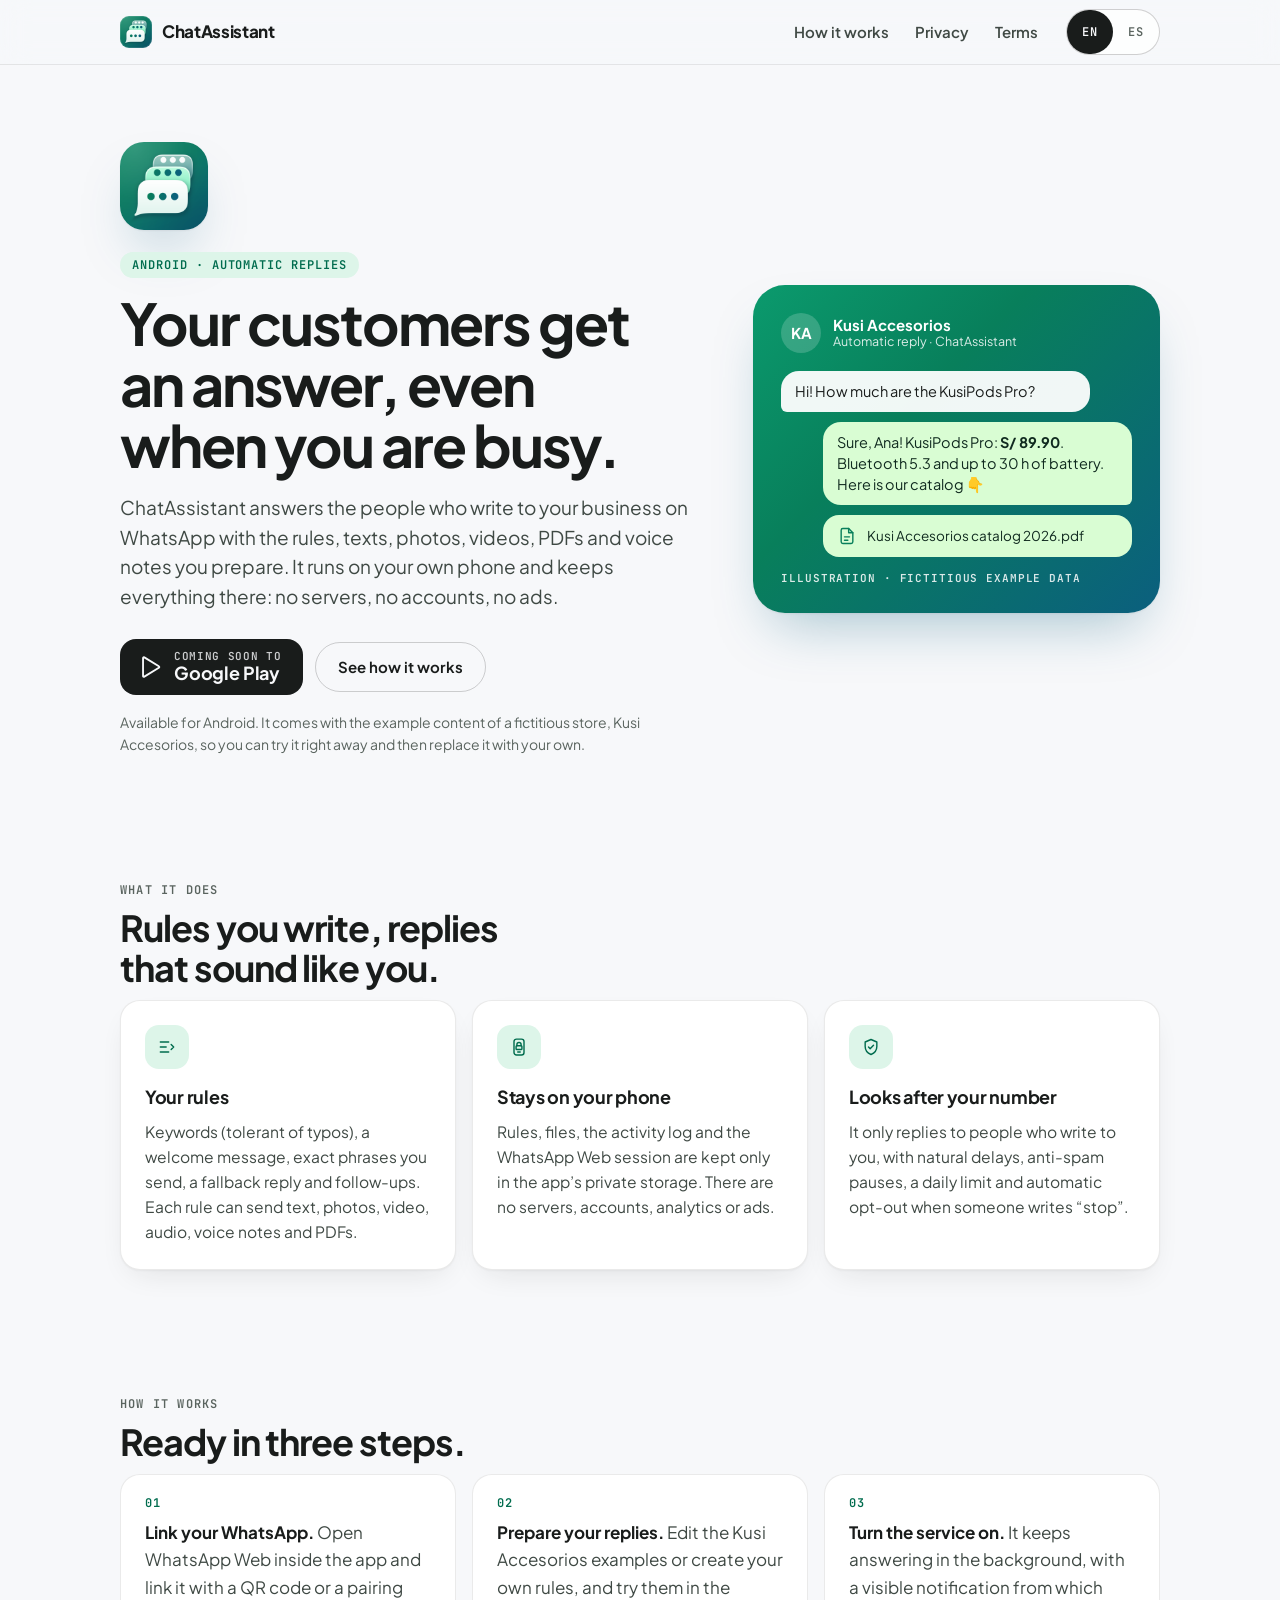
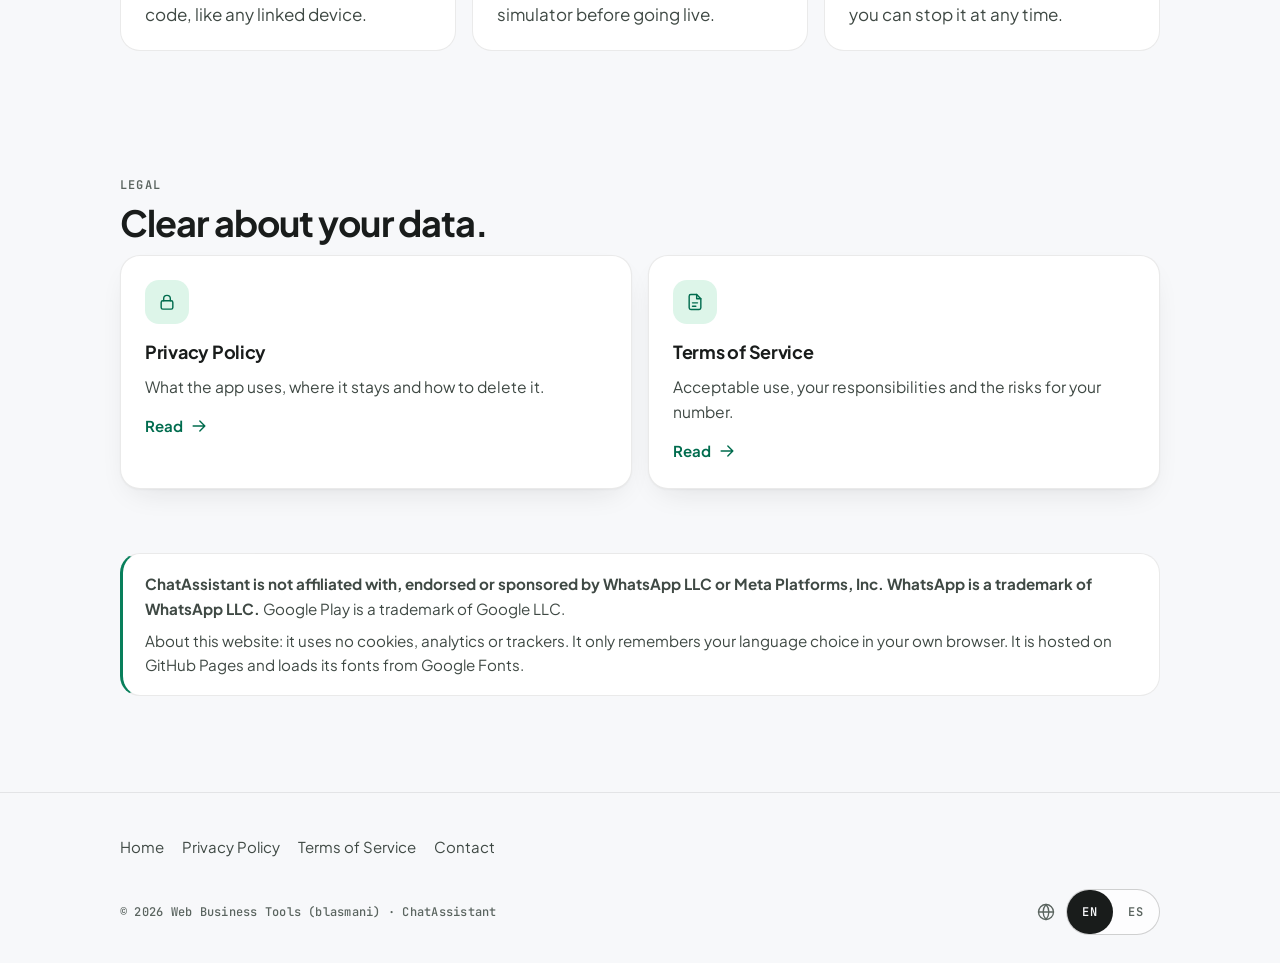
==== commit d01059a5: "Use 'assistant'/'service' wording (no 'bot'); updated icon Co-Authored-By: Claude Opus 5.5 <noreply@" ====
--- a/index.html
+++ b/index.html
@@ -79,7 +79,7 @@
     <ol class="steps">
       <li data-en="&lt;b&gt;Link your WhatsApp.&lt;/b&gt; Open WhatsApp Web inside the app and link it with a QR code or a pairing code, like any linked device." data-es="&lt;b&gt;Vincula tu WhatsApp.&lt;/b&gt; Abre WhatsApp Web dentro de la app y vincúlalo con un código QR o un código de vinculación, como cualquier dispositivo vinculado."><b>Link your WhatsApp.</b> Open WhatsApp Web inside the app and link it with a QR code or a pairing code, like any linked device.</li>
       <li data-en="&lt;b&gt;Prepare your replies.&lt;/b&gt; Edit the Kusi Accesorios examples or create your own rules, and try them in the simulator before going live." data-es="&lt;b&gt;Prepara tus respuestas.&lt;/b&gt; Edita los ejemplos de Kusi Accesorios o crea tus propias reglas, y pruébalas en el simulador antes de activarlas."><b>Prepare your replies.</b> Edit the Kusi Accesorios examples or create your own rules, and try them in the simulator before going live.</li>
-      <li data-en="&lt;b&gt;Turn the bot on.&lt;/b&gt; It keeps answering in the background, with a visible notification from which you can stop it at any time." data-es="&lt;b&gt;Activa el bot.&lt;/b&gt; Sigue respondiendo en segundo plano, con una notificación visible desde la que puedes detenerlo cuando quieras."><b>Turn the bot on.</b> It keeps answering in the background, with a visible notification from which you can stop it at any time.</li>
+      <li data-en="&lt;b&gt;Turn the service on.&lt;/b&gt; It keeps answering in the background, with a visible notification from which you can stop it at any time." data-es="&lt;b&gt;Activa el servicio.&lt;/b&gt; Sigue respondiendo en segundo plano, con una notificación visible desde la que puedes detenerlo cuando quieras."><b>Turn the service on.</b> It keeps answering in the background, with a visible notification from which you can stop it at any time.</li>
     </ol>
   </div>
 </section>
